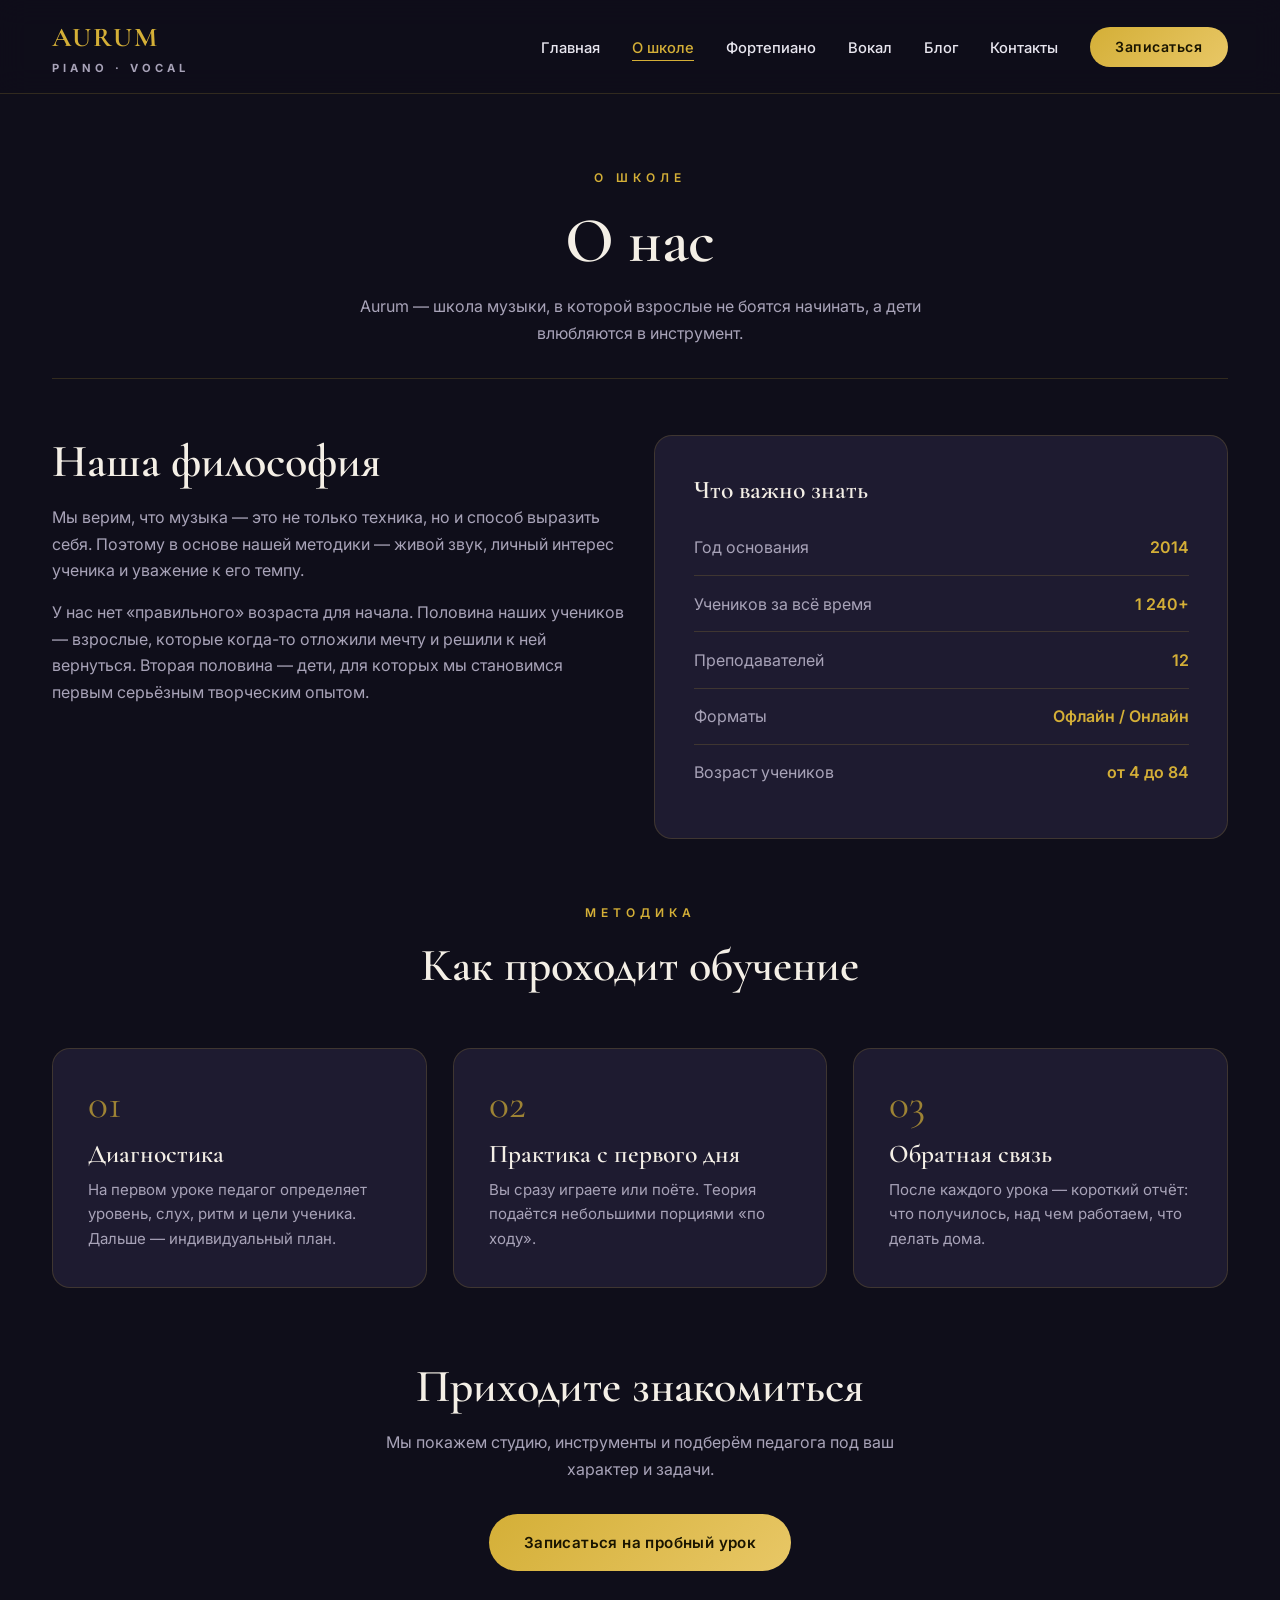
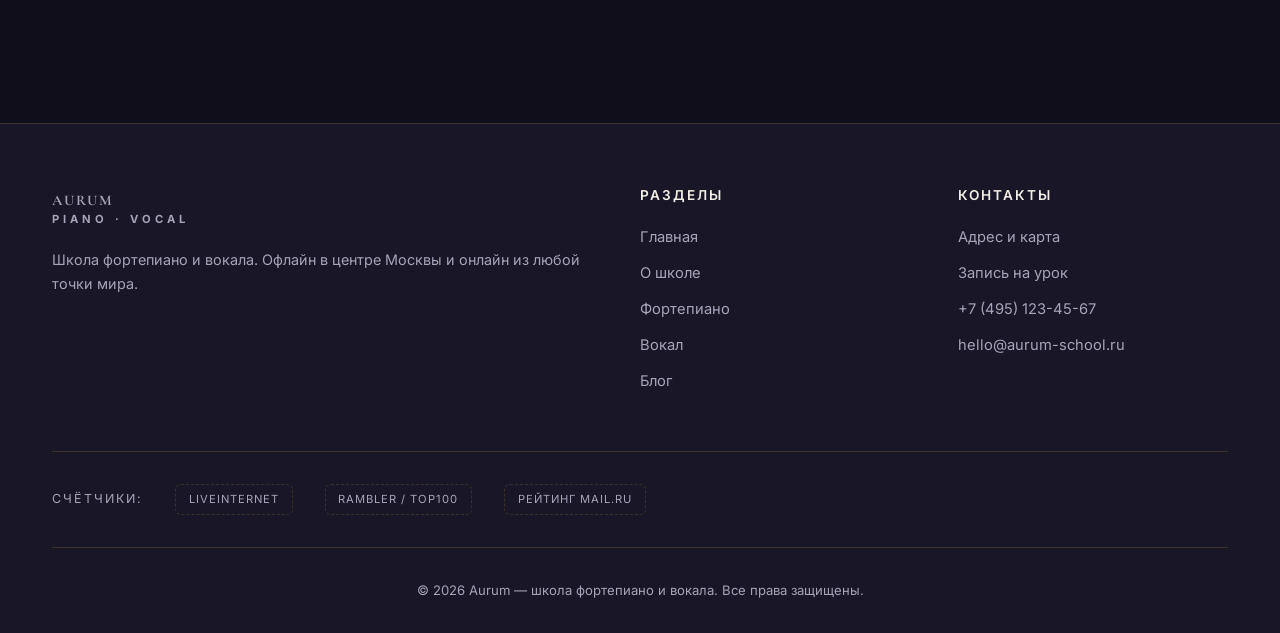
==== about.html @ 2cb78861 "initial commit: сайт" ====
<!DOCTYPE html>
<html lang="ru">
<head>
    <meta charset="UTF-8">
    <meta name="viewport" content="width=device-width, initial-scale=1.0">
    <title>О школе — Aurum</title>
    <link rel="preconnect" href="https://fonts.googleapis.com">
    <link rel="preconnect" href="https://fonts.gstatic.com" crossorigin>
    <link href="https://fonts.googleapis.com/css2?family=Cormorant+Garamond:wght@400;500;600;700&family=Inter:wght@300;400;500;600;700&display=swap" rel="stylesheet">
    <link rel="stylesheet" href="css/style.css">
</head>
<body>

<header>
    <div class="nav-wrap">
        <a class="logo" href="index.html"><div>AURUM<span>PIANO · VOCAL</span></div></a>
        <button class="burger" aria-label="Меню"><span></span><span></span><span></span></button>
        <nav>
            <ul id="navMenu">
                <li><a href="index.html">Главная</a></li>
                <li><a href="about.html" class="active">О школе</a></li>
                <li><a href="piano.html">Фортепиано</a></li>
                <li><a href="vocal.html">Вокал</a></li>
                <li><a href="blog.html">Блог</a></li>
                <li><a href="contacts.html">Контакты</a></li>
                <li><a href="booking.html" class="btn-cta">Записаться</a></li>
            </ul>
        </nav>
    </div>
</header>

<main class="page">
    <div class="container">

        <div class="page-hero">
            <div class="eyebrow">О школе</div>
            <h1>О нас</h1>
            <p>Aurum — школа музыки, в которой взрослые не боятся начинать, а дети влюбляются в инструмент.</p>
        </div>

        <div class="grid-2" data-block="about-philosophy" style="margin-bottom:4rem">
            <div data-block="about-text">
                <h2>Наша философия</h2>
                <p style="margin-bottom:1rem">Мы верим, что музыка — это не только техника, но и способ выразить себя. Поэтому в основе нашей методики — живой звук, личный интерес ученика и уважение к его темпу.</p>
                <p>У нас нет «правильного» возраста для начала. Половина наших учеников — взрослые, которые когда-то отложили мечту и решили к ней вернуться. Вторая половина — дети, для которых мы становимся первым серьёзным творческим опытом.</p>
            </div>
            <div class="card" data-block="about-facts" style="padding:2.4rem">
                <h3>Что важно знать</h3>
                <ul class="price-list">
                    <li><span>Год основания</span><strong>2014</strong></li>
                    <li><span>Учеников за всё время</span><strong>1 240+</strong></li>
                    <li><span>Преподавателей</span><strong>12</strong></li>
                    <li><span>Форматы</span><strong>Офлайн / Онлайн</strong></li>
                    <li><span>Возраст учеников</span><strong>от 4 до 84</strong></li>
                </ul>
            </div>
        </div>

        <div class="section-head">
            <div class="eyebrow">Методика</div>
            <h2>Как проходит обучение</h2>
        </div>
        <div class="grid-3" data-block="about-methodology">
            <div class="card" data-block="about-step-diagnostics"><div class="num">01</div><h3>Диагностика</h3><p>На первом уроке педагог определяет уровень, слух, ритм и цели ученика. Дальше — индивидуальный план.</p></div>
            <div class="card" data-block="about-step-practice"><div class="num">02</div><h3>Практика с первого дня</h3><p>Вы сразу играете или поёте. Теория подаётся небольшими порциями «по ходу».</p></div>
            <div class="card" data-block="about-step-feedback"><div class="num">03</div><h3>Обратная связь</h3><p>После каждого урока — короткий отчёт: что получилось, над чем работаем, что делать дома.</p></div>
        </div>

        <section class="section" style="text-align:center">
            <h2>Приходите знакомиться</h2>
            <p style="max-width:520px;margin:1rem auto 2rem">Мы покажем студию, инструменты и подберём педагога под ваш характер и задачи.</p>
            <a href="booking.html" class="btn-primary" style="display:inline-block">Записаться на пробный урок</a>
        </section>

    </div>
</main>

<footer>
    <div class="container">
        <div class="footer-grid">
            <div class="footer-col">
                <a class="logo" href="index.html" style="margin-bottom:1.2rem"><div>AURUM<span>PIANO · VOCAL</span></div></a>
                <p>Школа фортепиано и вокала. Офлайн в центре Москвы и онлайн из любой точки мира.</p>
            </div>
            <div class="footer-col">
                <h4>Разделы</h4>
                <ul>
                    <li><a href="index.html">Главная</a></li>
                    <li><a href="about.html">О школе</a></li>
                    <li><a href="piano.html">Фортепиано</a></li>
                    <li><a href="vocal.html">Вокал</a></li>
                    <li><a href="blog.html">Блог</a></li>
                </ul>
            </div>
            <div class="footer-col">
                <h4>Контакты</h4>
                <ul>
                    <li><a href="contacts.html">Адрес и карта</a></li>
                    <li><a href="booking.html">Запись на урок</a></li>
                    <li><a href="tel:+74951234567">+7 (495) 123-45-67</a></li>
                    <li><a href="mailto:hello@aurum-school.ru">hello@aurum-school.ru</a></li>
                </ul>
            </div>
        </div>
        <div class="counters">
            <span class="counters-title">Счётчики:</span>
            <div class="counter-slot" id="li-counter">LiveInternet</div>
            <div class="counter-slot" id="rambler-counter">Rambler / Top100</div>
            <div class="counter-slot" id="mailru-counter">Рейтинг Mail.ru</div>
        </div>
        <div class="copyright">© 2026 Aurum — школа фортепиано и вокала. Все права защищены.</div>
    </div>
</footer>

<script src="js/script.js"></script>
</body>
</html>
---- css/style.css ----
/* ============================================
   AURUM — школа фортепиано и вокала
   Основные стили
   ============================================ */

/* ---------- Переменные ---------- */
:root{
    --bg:#0f0e1a;
    --bg-soft:#181627;
    --bg-card:#1e1b30;
    --gold:#d4af37;
    --gold-soft:#e8c766;
    --cream:#f4efe6;
    --text:#e8e6ef;
    --muted:#a8a3b8;
    --accent:#7d5fff;
    --border:rgba(212,175,55,.18);
    --shadow:0 20px 60px rgba(0,0,0,.45);
}

/* ---------- Сброс ---------- */
*{box-sizing:border-box;margin:0;padding:0}
html{scroll-behavior:smooth}
body{
    font-family:'Inter',sans-serif;
    background:var(--bg);
    color:var(--text);
    line-height:1.65;
    overflow-x:hidden;
}

/* ---------- Типографика ---------- */
h1,h2,h3,h4{
    font-family:'Cormorant Garamond',serif;
    font-weight:600;
    line-height:1.15;
    color:var(--cream);
}
h1{font-size:clamp(2.4rem,5vw,4.2rem);letter-spacing:-.5px}
h2{font-size:clamp(2rem,3.6vw,3rem);margin-bottom:1rem}
h3{font-size:1.6rem;margin-bottom:.6rem}
p{color:var(--muted)}
a{color:var(--gold);text-decoration:none;transition:.25s}
a:hover{color:var(--gold-soft)}
img{max-width:100%;display:block}

/* ============================================
   HEADER / NAV
   ============================================ */
header{
    position:fixed;top:0;left:0;right:0;z-index:100;
    background:rgba(15,14,26,.85);
    backdrop-filter:blur(14px);
    border-bottom:1px solid var(--border);
}
.nav-wrap{
    max-width:1240px;margin:0 auto;padding:1rem 2rem;
    display:flex;align-items:center;justify-content:space-between;
}
.logo{
    font-family:'Cormorant Garamond',serif;
    font-size:1.7rem;font-weight:700;color:var(--gold);
    letter-spacing:2px;cursor:pointer;
    display:flex;align-items:center;gap:.6rem;
    text-decoration:none;
}
.logo span{
    font-size:.7rem;font-family:'Inter';letter-spacing:4px;
    color:var(--muted);display:block;margin-top:-2px;
}
nav ul{
    display:flex;list-style:none;gap:2rem;align-items:center;
}
nav a{
    color:var(--text);font-size:.92rem;font-weight:500;
    position:relative;padding:.3rem 0;cursor:pointer;
    text-decoration:none;
}
nav a::after{
    content:'';position:absolute;left:0;bottom:0;width:0;height:1px;
    background:var(--gold);transition:.3s;
}
nav a:hover::after,
nav a.active::after{width:100%}
nav a.active{color:var(--gold)}

.btn-cta{
    background:linear-gradient(135deg,var(--gold),var(--gold-soft));
    color:#1a1500 !important;
    padding:.7rem 1.6rem;border-radius:40px;
    font-weight:600;font-size:.88rem;letter-spacing:.5px;
    border:none;cursor:pointer;transition:.3s;
    font-family:'Inter',sans-serif;
}
.btn-cta:hover{
    transform:translateY(-2px);
    box-shadow:0 10px 30px rgba(212,175,55,.35);
    color:#1a1500 !important;
}

.burger{
    display:none;background:none;border:none;cursor:pointer;
    flex-direction:column;gap:5px;
}
.burger span{width:26px;height:2px;background:var(--gold);transition:.3s}

/* ============================================
   LAYOUT
   ============================================ */
.container{max-width:1240px;margin:0 auto;padding:0 2rem}

.page{padding-top:120px;min-height:100vh}

.page-hero{
    padding:3rem 0 2rem;text-align:center;
    border-bottom:1px solid var(--border);margin-bottom:3.5rem;
}
.page-hero .eyebrow{
    color:var(--gold);letter-spacing:5px;font-size:.75rem;
    text-transform:uppercase;margin-bottom:1rem;font-weight:600;
}
.page-hero p{max-width:640px;margin:1rem auto 0}

.section{padding:4.5rem 0}
.section-head{
    text-align:center;max-width:680px;margin:0 auto 3.5rem;
}
.section-head .eyebrow{
    color:var(--gold);letter-spacing:5px;font-size:.75rem;
    text-transform:uppercase;margin-bottom:1rem;font-weight:600;
}

/* ============================================
   HERO (главная)
   ============================================ */
.hero{
    display:grid;grid-template-columns:1.15fr 1fr;gap:4rem;
    align-items:center;padding:3rem 0 5rem;
}
.hero-text .eyebrow{
    color:var(--gold);letter-spacing:5px;font-size:.75rem;
    text-transform:uppercase;margin-bottom:1.2rem;font-weight:600;
}
.hero-text h1{margin-bottom:1.5rem}
.hero-text h1 em{font-style:italic;color:var(--gold);font-weight:500}
.hero-text p{font-size:1.08rem;max-width:520px;margin-bottom:2.4rem}
.hero-actions{display:flex;gap:1rem;flex-wrap:wrap}

.hero-visual{
    position:relative;height:520px;border-radius:24px;overflow:hidden;
    background:
            radial-gradient(circle at 30% 20%,rgba(125,95,255,.35),transparent 60%),
            radial-gradient(circle at 70% 80%,rgba(212,175,55,.25),transparent 55%),
            linear-gradient(160deg,#211d38,#0f0e1a);
    border:1px solid var(--border);
    box-shadow:var(--shadow);
}
.hero-visual::before{
    content:'♪';position:absolute;font-size:22rem;
    color:rgba(212,175,55,.06);
    top:50%;left:50%;transform:translate(-50%,-50%);
    font-family:'Cormorant Garamond',serif;
}
.hero-keys{
    position:absolute;bottom:0;left:0;right:0;height:120px;
    display:flex;gap:2px;padding:0 8px 8px;
}
.key{
    flex:1;background:linear-gradient(180deg,#f4efe6,#c9c2b5);
    border-radius:0 0 6px 6px;position:relative;
}
.key::after{
    content:'';position:absolute;top:0;right:-1px;width:2px;
    height:65%;background:#2a2740;
}
.key:last-child::after{display:none}
.key.black{
    position:absolute;top:0;left:50%;transform:translateX(-50%);
    width:60%;height:60%;background:#1a1830;
    border-radius:0 0 4px 4px;z-index:2;
}

/* ============================================
   КНОПКИ
   ============================================ */
.btn-primary{
    background:linear-gradient(135deg,var(--gold),var(--gold-soft));
    color:#1a1500;padding:1rem 2.2rem;border-radius:40px;
    font-weight:600;border:none;cursor:pointer;
    font-size:.95rem;letter-spacing:.4px;transition:.3s;
    font-family:'Inter',sans-serif;
}
.btn-primary:hover{
    transform:translateY(-3px);
    box-shadow:0 16px 40px rgba(212,175,55,.4);
}
.btn-ghost{
    background:transparent;color:var(--cream);
    border:1px solid var(--border);
    padding:1rem 2.2rem;border-radius:40px;
    font-weight:500;cursor:pointer;font-size:.95rem;
    transition:.3s;font-family:'Inter',sans-serif;
}
.btn-ghost:hover{border-color:var(--gold);color:var(--gold)}

/* ============================================
   СЕТКИ И КАРТОЧКИ
   ============================================ */
.grid-2{display:grid;grid-template-columns:repeat(2,1fr);gap:1.8rem}
.grid-3{display:grid;grid-template-columns:repeat(3,1fr);gap:1.6rem}
.grid-4{display:grid;grid-template-columns:repeat(4,1fr);gap:1.4rem}

.card{
    background:var(--bg-card);
    border:1px solid var(--border);
    border-radius:18px;padding:2.2rem;
    transition:.35s;
}
.card:hover{
    transform:translateY(-6px);
    border-color:rgba(212,175,55,.5);
    box-shadow:var(--shadow);
}
.card .num{
    font-family:'Cormorant Garamond',serif;
    font-size:2.6rem;color:var(--gold);
    opacity:.7;line-height:1;margin-bottom:.8rem;
}
.card h3{color:var(--cream)}
.card p{font-size:.94rem}

/* Карточки направлений */
.dir-card{
    background:var(--bg-card);
    border:1px solid var(--border);
    border-radius:22px;overflow:hidden;
    transition:.35s;cursor:pointer;
    text-decoration:none;display:block;
}
.dir-card:hover{
    transform:translateY(-8px);
    border-color:var(--gold);
    box-shadow:var(--shadow);
}
.dir-top{
    height:190px;position:relative;
    display:flex;align-items:center;justify-content:center;
    font-size:5rem;font-family:'Cormorant Garamond',serif;
    color:rgba(212,175,55,.55);
}
.dir-piano{background:linear-gradient(135deg,#2a1f4d,#1a142e)}
.dir-vocal{background:linear-gradient(135deg,#3a2440,#1a142e)}
.dir-body{padding:2rem}
.dir-body h3{color:var(--cream)}
.dir-body p{margin-bottom:1.2rem}
.dir-link{
    font-weight:600;font-size:.9rem;
    letter-spacing:.4px;color:var(--gold);
}

/* Преподаватели */
.teacher{
    background:var(--bg-card);
    border:1px solid var(--border);
    border-radius:18px;padding:2rem;
    text-align:center;transition:.35s;
}
.teacher:hover{transform:translateY(-6px);border-color:var(--gold)}
.avatar{
    width:110px;height:110px;border-radius:50%;
    margin:0 auto 1.2rem;
    background:linear-gradient(135deg,var(--accent),var(--gold));
    display:flex;align-items:center;justify-content:center;
    font-family:'Cormorant Garamond',serif;
    font-size:2.6rem;color:#1a1500;font-weight:700;
}
.teacher .role{
    color:var(--gold);font-size:.82rem;letter-spacing:2px;
    text-transform:uppercase;margin-bottom:.8rem;
}
.teacher h3{color:var(--cream)}
.teacher p{font-size:.9rem}

/* Блог */
.post{
    background:var(--bg-card);
    border:1px solid var(--border);
    border-radius:18px;overflow:hidden;
    transition:.35s;cursor:pointer;
}
.post:hover{transform:translateY(-6px);border-color:var(--gold)}
.post-img{
    height:160px;
    background:linear-gradient(135deg,#2a1f4d,#3a2440);
    display:flex;align-items:center;justify-content:center;
    font-size:3rem;color:rgba(212,175,55,.5);
}
.post-body{padding:1.6rem}
.post-meta{
    font-size:.78rem;color:var(--muted);
    letter-spacing:1px;text-transform:uppercase;margin-bottom:.6rem;
}
.post h3{font-size:1.25rem;margin-bottom:.6rem;color:var(--cream)}
.post p{font-size:.9rem}

/* Списки-«таблицы» внутри карточек */
.price-list{list-style:none;margin-top:1rem}
.price-list li{
    padding:.9rem 0;border-bottom:1px solid var(--border);
    display:flex;justify-content:space-between;gap:1rem;
    color:var(--muted);
}
.price-list li:last-child{border-bottom:none}
.price-list li strong{color:var(--gold);font-weight:600;white-space:nowrap}

.bullet-list{list-style:none;color:var(--muted);margin-top:1rem}
.bullet-list li{padding:.5rem 0}

/* ============================================
   ФОРМА ЗАПИСИ
   ============================================ */
.form-wrap{
    background:var(--bg-card);
    border:1px solid var(--border);
    border-radius:22px;padding:3rem;
    max-width:760px;margin:0 auto;
    box-shadow:var(--shadow);
}
.form-row{
    display:grid;grid-template-columns:1fr 1fr;
    gap:1.2rem;margin-bottom:1.2rem;
}
.form-group{margin-bottom:1.2rem}
label{
    display:block;font-size:.82rem;color:var(--muted);
    letter-spacing:1px;text-transform:uppercase;margin-bottom:.5rem;
}
input,select,textarea{
    width:100%;padding:.95rem 1.1rem;
    background:var(--bg-soft);
    border:1px solid var(--border);border-radius:12px;
    color:var(--text);font-family:'Inter',sans-serif;
    font-size:.95rem;transition:.25s;
}
input:focus,select:focus,textarea:focus{
    outline:none;border-color:var(--gold);background:#211d38;
}
textarea{resize:vertical;min-height:100px}

.radio-group{display:flex;gap:1rem;flex-wrap:wrap}
.radio-group label{
    flex:1;min-width:140px;padding:1rem;
    border:1px solid var(--border);border-radius:12px;
    cursor:pointer;text-align:center;
    text-transform:none;letter-spacing:0;
    font-size:.9rem;color:var(--text);
    transition:.25s;background:var(--bg-soft);
    margin:0;position:relative;
}
.radio-group input{display:none}
.radio-group input:checked + span{color:var(--gold)}
.radio-group label:has(input:checked){
    border-color:var(--gold);
    background:rgba(212,175,55,.08);
}

.form-success{
    display:none;
    background:rgba(212,175,55,.1);
    border:1px solid var(--gold);
    border-radius:14px;padding:1.5rem;
    text-align:center;color:var(--gold-soft);
    margin-bottom:1.5rem;
}
.form-note{font-size:.82rem;text-align:center;margin-top:1rem}

/* ============================================
   КОНТАКТЫ
   ============================================ */
.contact-grid{
    display:grid;grid-template-columns:1fr 1fr;
    gap:3rem;align-items:start;
}
.contact-item{display:flex;gap:1.2rem;margin-bottom:2rem}
.contact-icon{
    width:52px;height:52px;flex-shrink:0;
    border-radius:14px;
    background:rgba(212,175,55,.1);
    border:1px solid var(--border);
    display:flex;align-items:center;justify-content:center;
    font-size:1.4rem;
}
.contact-item h4{
    font-family:'Inter';font-size:.95rem;color:var(--muted);
    text-transform:uppercase;letter-spacing:1px;
    font-weight:500;margin-bottom:.3rem;
}
.contact-item p{color:var(--cream);font-size:1.05rem}

.map{
    height:380px;border-radius:22px;
    border:1px solid var(--border);
    background:linear-gradient(135deg,#1e1b30,#2a1f4d);
    display:flex;align-items:center;justify-content:center;
    color:var(--muted);font-size:.9rem;
    text-align:center;padding:2rem;
    position:relative;overflow:hidden;
}
.map::before{
    content:'📍';font-size:4rem;position:absolute;
    color:var(--gold);opacity:.4;
}

/* ============================================
   FOOTER
   ============================================ */
footer{
    background:var(--bg-soft);
    border-top:1px solid var(--border);
    padding:4rem 0 2rem;margin-top:5rem;
}
.footer-grid{
    display:grid;grid-template-columns:2fr 1fr 1fr;
    gap:3rem;margin-bottom:3rem;
}
.footer-col h4{
    font-family:'Inter';font-size:.85rem;color:var(--cream);
    text-transform:uppercase;letter-spacing:2px;
    margin-bottom:1.2rem;
}
.footer-col ul{list-style:none}
.footer-col li{margin-bottom:.6rem}
.footer-col a{
    color:var(--muted);font-size:.92rem;
    cursor:pointer;text-decoration:none;
}
.footer-col a:hover{color:var(--gold)}
.footer-col p{font-size:.9rem}

.counters{
    display:flex;gap:2rem;flex-wrap:wrap;align-items:center;
    padding:2rem 0;border-top:1px solid var(--border);
    border-bottom:1px solid var(--border);margin-bottom:2rem;
}
.counters-title{
    font-size:.78rem;color:var(--muted);
    letter-spacing:2px;text-transform:uppercase;
}
.counter-slot{
    min-width:88px;height:31px;
    border:1px dashed var(--border);border-radius:6px;
    display:flex;align-items:center;justify-content:center;
    font-size:.7rem;color:var(--muted);letter-spacing:1px;
    padding:0 .8rem;font-family:'Inter';text-transform:uppercase;
}

.copyright{text-align:center;font-size:.82rem;color:var(--muted)}

/* ============================================
   АДАПТИВ
   ============================================ */
@media(max-width:1000px){
    .grid-4{grid-template-columns:repeat(2,1fr)}
}

@media(max-width:900px){
    .hero{grid-template-columns:1fr;gap:2.5rem;padding:1rem 0 3rem}
    .hero-visual{height:340px}
    .grid-3{grid-template-columns:1fr}
    .grid-4{grid-template-columns:1fr}
    .grid-2{grid-template-columns:1fr}
    .contact-grid{grid-template-columns:1fr}
    .footer-grid{grid-template-columns:1fr;gap:2rem}
    .form-wrap{padding:1.8rem}
    .form-row{grid-template-columns:1fr}

    nav ul{
        display:none;position:absolute;
        top:100%;left:0;right:0;
        background:var(--bg-soft);
        flex-direction:column;padding:1.5rem 2rem;
        gap:1rem;border-bottom:1px solid var(--border);
        align-items:stretch;
    }
    nav ul.open{display:flex}
    .burger{display:flex}
    .nav-wrap{padding:1rem 1.2rem}
    .container{padding:0 1.2rem}
    .page{padding-top:96px}
}
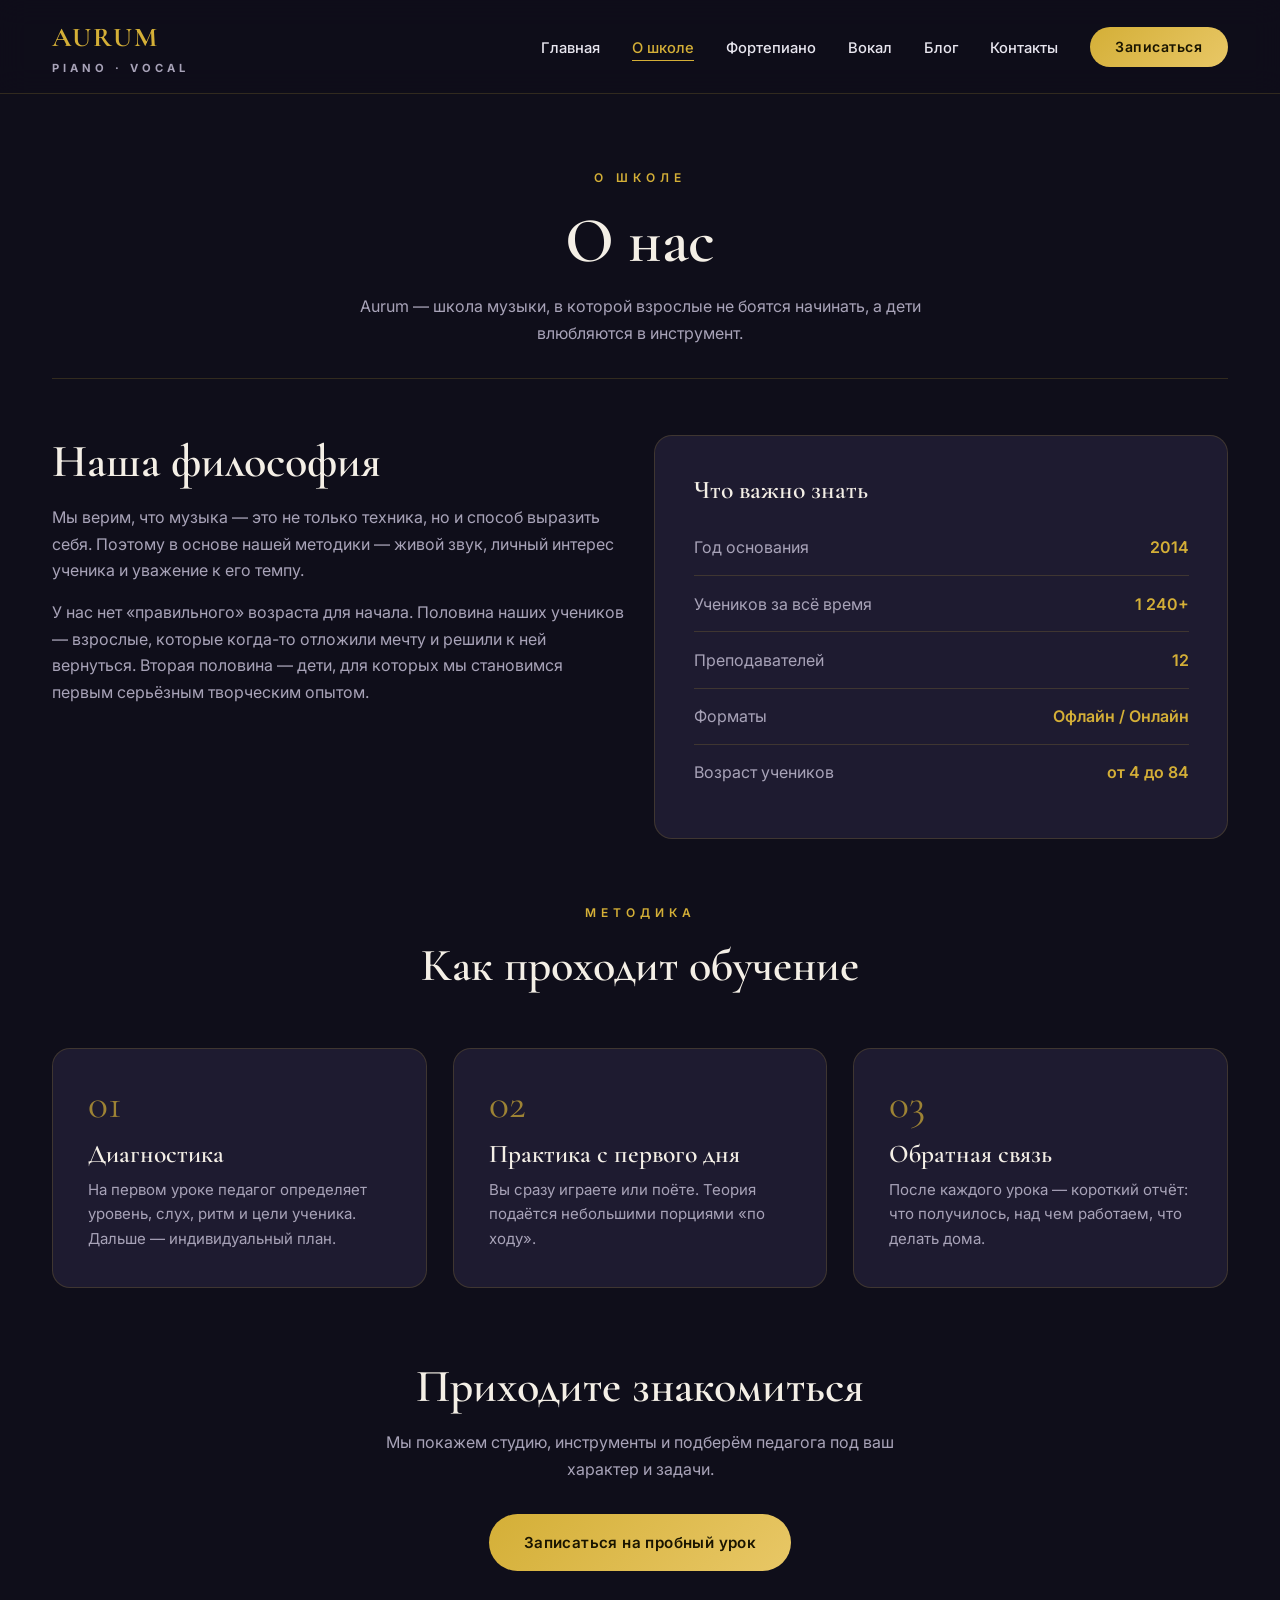
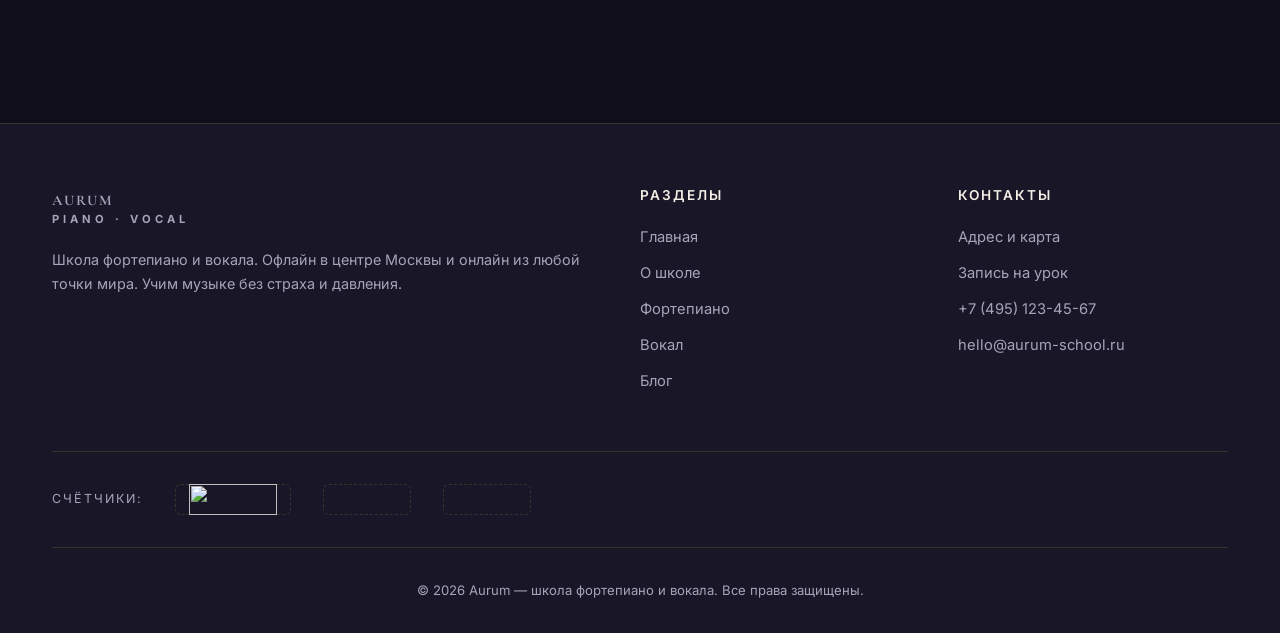
==== commit 0af69c5c: "initial commit: сайт" ====
--- a/about.html
+++ b/about.html
@@ -79,8 +79,10 @@
     <div class="container">
         <div class="footer-grid">
             <div class="footer-col">
-                <a class="logo" href="index.html" style="margin-bottom:1.2rem"><div>AURUM<span>PIANO · VOCAL</span></div></a>
-                <p>Школа фортепиано и вокала. Офлайн в центре Москвы и онлайн из любой точки мира.</p>
+                <a class="logo" href="index.html" style="margin-bottom:1.2rem">
+                    <div>AURUM<span>PIANO · VOCAL</span></div>
+                </a>
+                <p>Школа фортепиано и вокала. Офлайн в центре Москвы и онлайн из любой точки мира. Учим музыке без страха и давления.</p>
             </div>
             <div class="footer-col">
                 <h4>Разделы</h4>
@@ -102,16 +104,80 @@
                 </ul>
             </div>
         </div>
+
+        <!-- Счётчики -->
         <div class="counters">
             <span class="counters-title">Счётчики:</span>
-            <div class="counter-slot" id="li-counter">LiveInternet</div>
-            <div class="counter-slot" id="rambler-counter">Rambler / Top100</div>
-            <div class="counter-slot" id="mailru-counter">Рейтинг Mail.ru</div>
+            <div class="counter-slot" id="li-counter">
+                <!--LiveInternet counter-->
+                <a href="https://www.liveinternet.ru/click"
+                   target="_blank"><img id="licntA40A" width="88" height="31" style="border:0"
+                                        title="LiveInternet: показано число просмотров за 24 часа, посетителей за 24 часа и за сегодня"
+                                        src="[data-uri]"
+                                        alt=""/></a><script>(function(d,s){d.getElementById("licntA40A").src=
+                "https://counter.yadro.ru/hit?t18.17;r"+escape(d.referrer)+
+                ((typeof(s)=="undefined")?"":";s"+s.width+"*"+s.height+"*"+
+                    (s.colorDepth?s.colorDepth:s.pixelDepth))+";u"+escape(d.URL)+
+                ";h"+escape(d.title.substring(0,150))+";"+Math.random()})
+            (document,screen)</script><!--/LiveInternet-->
+
+
+            </div>
+            <div class="counter-slot" id="rambler-counter">
+                <!-- Top100 (Kraken) Counter -->
+                <script>
+                    (function (w, d, c) {
+                        (w[c] = w[c] || []).push(function() {
+                            var options = {
+                                project: 7752725,
+                                attributes_dataset: [ "block" ],
+                                trackHashes: true,
+                                user_id: null,
+                            };
+                            try {
+                                w.top100Counter = new top100(options);
+                            } catch(e) { }
+                        });
+                        var n = d.getElementsByTagName("script")[0],
+                            s = d.createElement("script"),
+                            f = function () { n.parentNode.insertBefore(s, n); };
+                        s.type = "text/javascript";
+                        s.async = true;
+                        s.src =
+                            (d.location.protocol == "https:" ? "https:" : "http:") +
+                            "//st.top100.ru/top100/top100.js";
+
+                        if (w.opera == "[object Opera]") {
+                            d.addEventListener("DOMContentLoaded", f, false);
+                        } else { f(); }
+                    })(window, document, "_top100q");
+                </script>
+                <noscript>
+                    <img src="//counter.rambler.ru/top100.cnt?pid=7752725" alt="Топ-100" />
+                </noscript>
+                <!-- END Top100 (Kraken) Counter -->
+            </div>
+            <div class="counter-slot" id="mailru-counter">
+                <!-- Top.Mail.Ru counter -->
+                <script type="text/javascript">
+                    var _tmr = window._tmr || (window._tmr = []);
+                    _tmr.push({id: "3800830", type: "pageView", start: (new Date()).getTime()});
+                    (function (d, w, id) {
+                        if (d.getElementById(id)) return;
+                        var ts = d.createElement("script"); ts.type = "text/javascript"; ts.async = true; ts.id = id;
+                        ts.src = "https://top-fwz1.mail.ru/js/code.js";
+                        var f = function () {var s = d.getElementsByTagName("script")[0]; s.parentNode.insertBefore(ts, s);};
+                        if (w.opera == "[object Opera]") { d.addEventListener("DOMContentLoaded", f, false); } else { f(); }
+                    })(document, window, "tmr-code");
+                </script>
+                <noscript><div><img src="https://top-fwz1.mail.ru/counter?id=3800830;js=na" style="position:absolute;left:-9999px;" alt="Top.Mail.Ru" /></div></noscript>
+                <!-- /Top.Mail.Ru counter -->
+            </div>
         </div>
+
         <div class="copyright">© 2026 Aurum — школа фортепиано и вокала. Все права защищены.</div>
     </div>
 </footer>
-
 <script src="js/script.js"></script>
 </body>
 </html>
